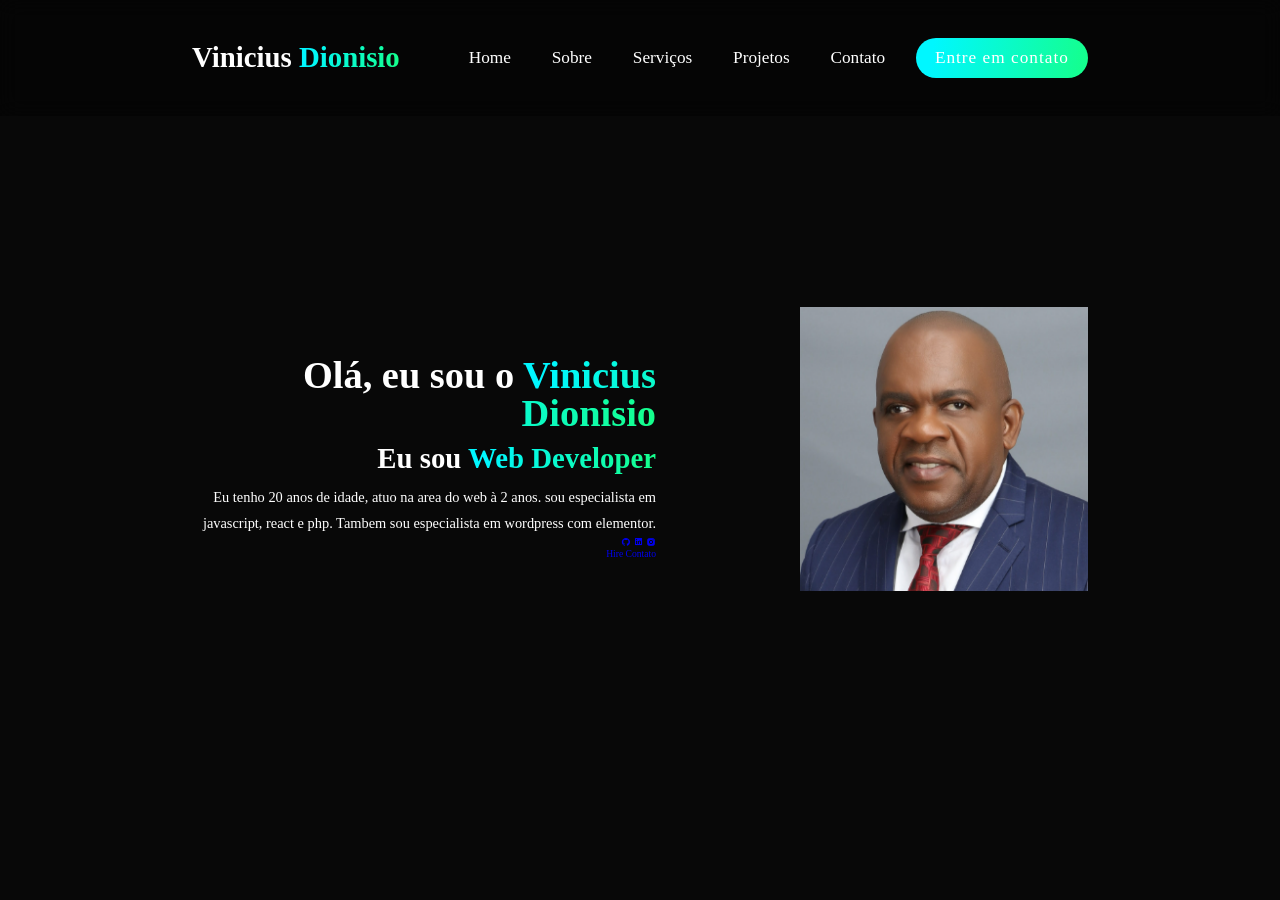
==== Portfolio 1/index.html @ 9f2953a3 "Atualizei o layout e imagem, centralizei o titulo, descrição e imagem para uma melhor visibilidade" ====
<!DOCTYPE html>
<html lang="en">
<head>
    <meta charset="UTF-8">
    <meta name="viewport" content="width=device-width, initial-scale=1.0">
    <title>Vinicius Dionisio Website</title>
    <link rel="stylesheet" href="style.css">
    <link href="https://unpkg.com/boxicons@2.1.4/css/boxicons.min.css" rel="stylesheet">
</head>
<body>
  
    <header class="header">

       <a href="#home" class="logo">
        Vinicius <span>Dionisio</span>
       </a> 

       <i class="bx bx-menu" id="menu-icon"></i>
       
       <nav class="navbar">
           <a href="#home">Home</a>
           <a href="#sobre">Sobre</a>
           <a href="#servicos">Serviços</a>
           <a href="#projetos">Projetos</a>
           <a href="#contato">Contato</a>
    </nav>

    <button class="gradient-btn">Entre em contato</button>
  
    </header>

    <section class="home" id="home">
        <div class="home-content">
            <h1>Olá, eu sou o <span>Vinicius Dionisio</span></h1>
            <h3>
                Eu sou <span>Web Developer</span>
            </h3>
            <p> Eu tenho 20 anos de idade, atuo na area do web à 2 anos.
                sou especialista em javascript, react e php. Tambem sou especialista
                em wordpress com elementor. </p>

                <div class="social-icons">
                    <a href="#">
                        <i class="bx bxl-github"></i>
                    </a>

                     <a href="#">
                        <i class="bx bxl-linkedin-square"></i>
                    </a>

                     <a href="#">
                        <i class="bx bxl-instagram-alt"></i>
                    </a>
                </div>

                <div class="btn-group">
                    <a href="#" class="btn">Hire</a>
                    <a href="#contato" class="btn">Contato</a>
                </div>
        </div>

        <div class="home-img">
            <img src="img/Captura de tela 2026-02-22 190140.png" alt="">
        </div>
    </section>
    
    <script src="script.js"></script>
</body>
</html>
---- Portfolio 1/style.css ----
* {
    margin: 0;
    padding: 0;
    box-sizing: border-box;
    text-decoration: none;
    scroll-behavior: smooth;
    font-family: "Poppins";
}
:root {
    --bg-color: #080808;
    --second-bg-color: #101010;
    --text-color: white;
    --main-color: #00f7ff;
}
html {
    font-size: 60%;
    overflow: hidden;
}
body{
    background: var(--bg-color);
    color: var(--text-color);
}
.header{
    position: fixed;
    width: 100%;
    top: 0;
    left: 0;
    padding: 4rem 15%;
    background: rgba(0, 0, 0, 0.3);
    backdrop-filter: blur(10px);
    display: flex;
    justify-content: space-between;
    align-items: center;
    z-index: 1000;
}
#menu-icon{
    font-size: 3.5rem;
    color:var(--main-color);
    display: none;
}
.logo{
    font-size: 3rem;
    color: var(--text-color);
    font-weight: 800;
    cursor: pointer;
    transition: 0.3s ease-in-out;
}
.logo:hover{
    transform: scale(1.1);
}
span{
    background: linear-gradient(
        100deg,
        #00f7ff 10%,
        #15ff8a 100%
    );
    background-clip: text;
    color: transparent;
}
.navbar a{
    font-size: 1.8rem;
    color: var(--text-color);
    margin-left: 4rem;
    font-weight: 500;
    transition: 0.3 ease-in-out;
    border-bottom: 3px solid transparent;

}
.navbar a:hover{
    color: var(--main-color);
    border-bottom: 3px solid var(--main-color);
}
.gradient-btn{
    font-size: 1.8rem;
    padding: 1rem 2rem;
    border-radius: 3rem;
    background: linear-gradient(
        100deg,
        #00f7ff 10%,
        #15ff8a 100%
    );
    letter-spacing: 1px;
    cursor: pointer;
    color: white;
    border: none;
    text-wrap: nowrap;
}
.gradient-btn:hover{
    transform: scale(1.05);
}

section{
    min-height: 100vh;
    padding: 10rem 15%;
}
.home{
    display: flex;
    align-items: center;
    justify-content: center;
    gap: 15rem;
}
.home-content{
    display: flex;
    flex-direction: column;
    align-items: flex-end;
    text-align: right;
}
.home-content h1{
    font-size: 4rem;
    font-weight: 700;
    margin-top: 1.5rem;
    line-height: 1;
}
.home-content h3{
    margin: 1rem 0;
    font-size: 3rem;
}
.home-content p{
    font-size: 1.5rem;
    font-weight: 500;
    line-height: 1.8;
}
.home-img img{
    width: 32vh;
    
}
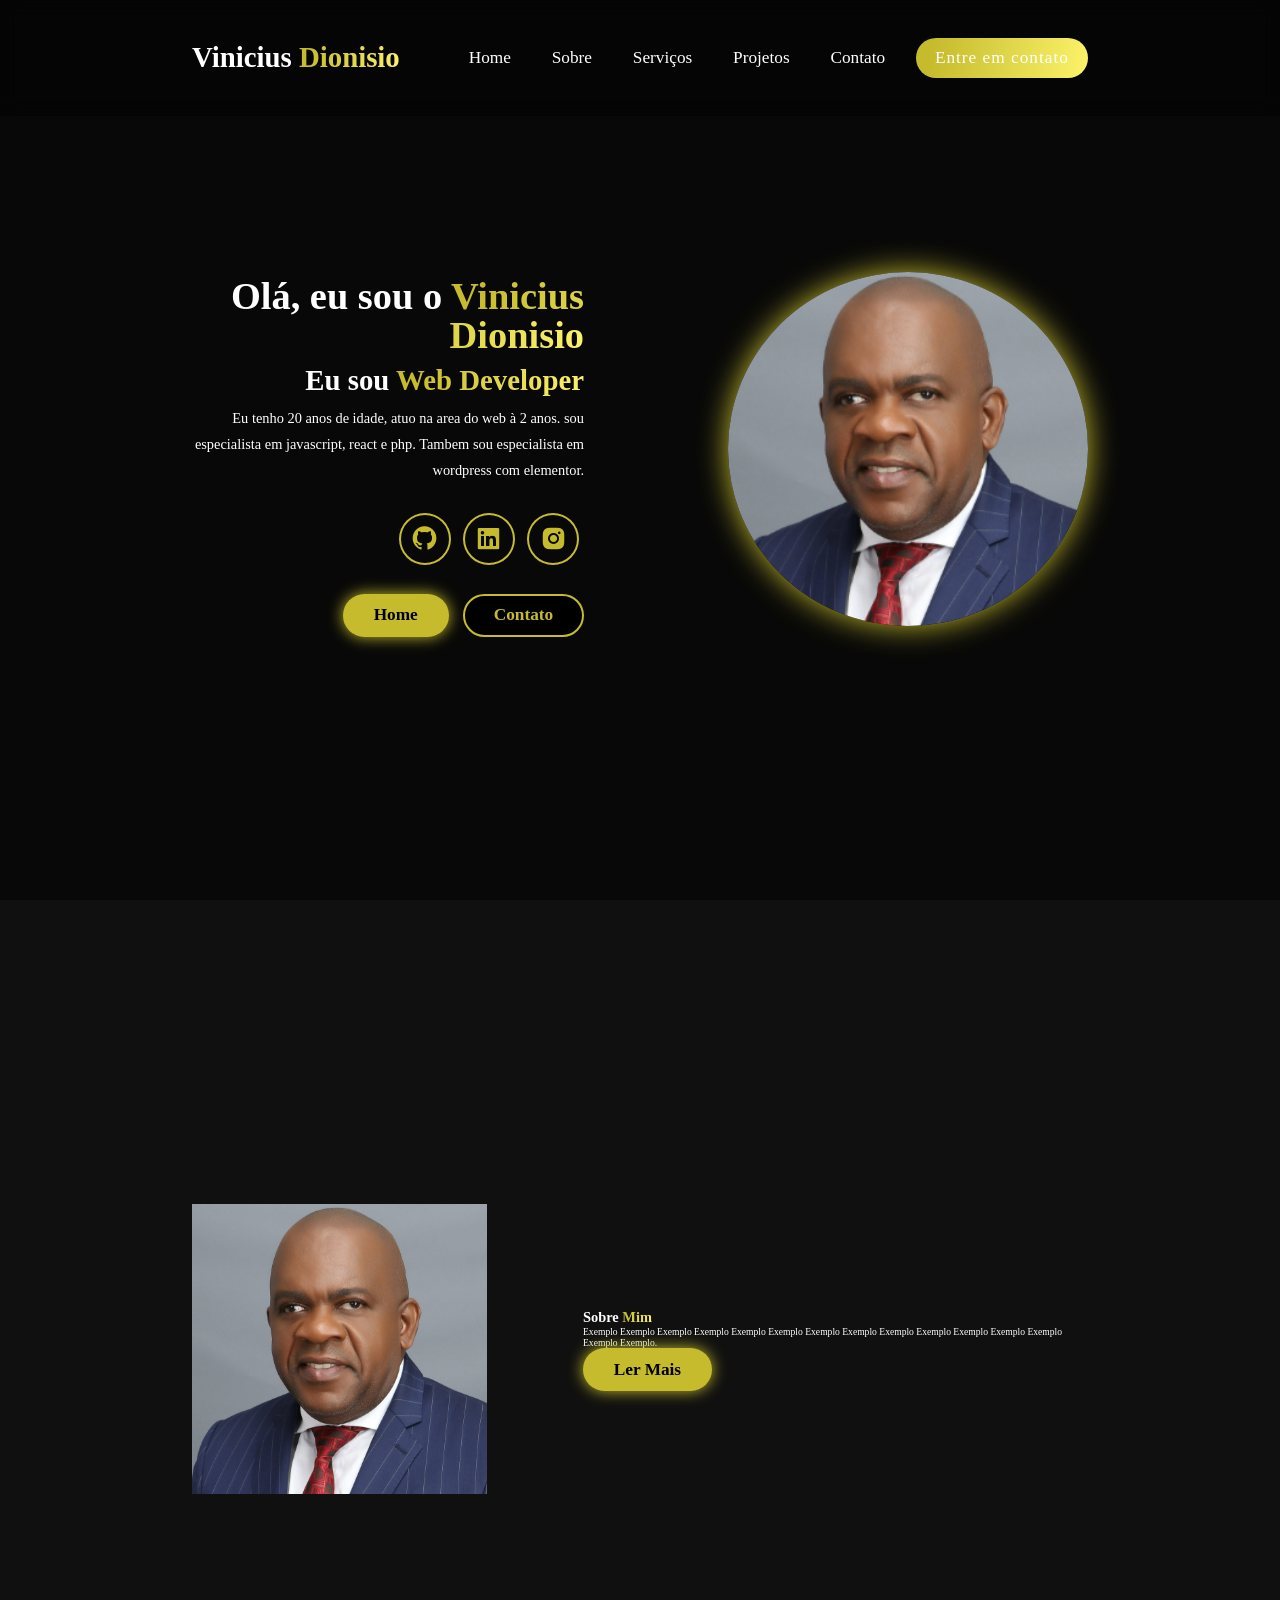
==== commit 562d1502: "Atualização, fiz algumas melhorias nas cores, hover dos botões e criei a pagina de sobre mim." ====
--- a/Portfolio 1/index.html
+++ b/Portfolio 1/index.html
@@ -54,7 +54,7 @@
                 </div>
 
                 <div class="btn-group">
-                    <a href="#" class="btn">Hire</a>
+                    <a href="#" class="btn">Home</a>
                     <a href="#contato" class="btn">Contato</a>
                 </div>
         </div>
@@ -63,6 +63,21 @@
             <img src="img/Captura de tela 2026-02-22 190140.png" alt="">
         </div>
     </section>
+
+    <section class="sobre" id="sobre">
+
+        <div class="about-img">
+            <img src="img/Captura de tela 2026-02-22 190140.png" alt="">
+        </div>
+
+        <div class="sobre-content">
+            <h2>Sobre <span>Mim</span></h2>
+            <p>Exemplo Exemplo Exemplo Exemplo Exemplo 
+                Exemplo Exemplo Exemplo Exemplo Exemplo 
+                Exemplo Exemplo Exemplo Exemplo Exemplo.</p>
+                <a href="#" class="btn">Ler Mais</a>
+        </div>
+    </section>
     
     <script src="script.js"></script>
 </body>
--- a/Portfolio 1/style.css
+++ b/Portfolio 1/style.css
@@ -10,7 +10,7 @@
     --bg-color: #080808;
     --second-bg-color: #101010;
     --text-color: white;
-    --main-color: #00f7ff;
+    --main-color: #c5bb2c;
 }
 html {
     font-size: 60%;
@@ -51,8 +51,8 @@
 span{
     background: linear-gradient(
         100deg,
-        #00f7ff 10%,
-        #15ff8a 100%
+        #c5bb2c 10%,
+        #fdf36a 100%
     );
     background-clip: text;
     color: transparent;
@@ -76,8 +76,8 @@
     border-radius: 3rem;
     background: linear-gradient(
         100deg,
-        #00f7ff 10%,
-        #15ff8a 100%
+        #c5bb2c 10%,
+        #fdf36a
     );
     letter-spacing: 1px;
     cursor: pointer;
@@ -86,7 +86,7 @@
     text-wrap: nowrap;
 }
 .gradient-btn:hover{
-    transform: scale(1.05);
+    transform: scale(1.10);
 }
 
 section{
@@ -121,6 +121,73 @@
     line-height: 1.8;
 }
 .home-img img{
-    width: 32vh;
-    
+    width: 40vh;
+    border-radius: 50%;
+    box-shadow: 0 0 30px var(--main-color);
+    transition: 0.4s ease-in-out;
+}
+.home-img img:hover{
+    box-shadow: 0 0 30px var(--main-color),
+                0 0 35px var(--main-color),
+                0 0 45px var(--main-color);
+}
+.social-icons a{
+    display: inline-flex;
+    justify-content: center;
+    align-items: center;
+    font-size: 3rem;
+    padding: 1rem;
+    background: transparent;
+    border: 2px solid var(--main-color);
+    border-radius: 50%;
+    color: var(--main-color);
+    margin: 3rem 0.5rem;
+    transition: 0.3s ease-in-out;
+}
+.social-icons a:hover{
+    color: var(--text-color);
+    background-color: var(--main-color);
+    transform: scale(1.2)translateY(-2px);
+    box-shadow: 0 0 10px var(--main-color);
+}
+.btn-group{
+    display: flex;
+    gap: 1.5rem;
+}
+.btn{
+    display: inline-block;
+    padding: 1rem 3rem;
+    background-color: var(--main-color);
+    box-shadow: 0 0 15px var(--main-color);
+    border-radius: 3rem;
+    font-size: 1.8rem;
+    color: black;
+    border: 2px solid transparent;
+    font-weight: 600;
+    transition: 0.3s ease-in-out;
+}
+.btn:hover{
+    transform: scale(1.05);
+    box-shadow: 0 0 15px var(--main-color),
+                0 0 25px var(--main-color);
+}
+
+.btn-group a:nth-of-type(2){
+    background-color: black;
+    color: var(--main-color);
+    border: 2px solid var(--main-color);
+    box-shadow: 0 0 25px transparent;
+}
+.btn-group a:nth-of-type(2):hover{
+    box-shadow: 0 0 25px var(--main-color);
+    background-color: var(--main-color);
+    color: black;
+}
+
+.sobre{
+    display: flex;
+    justify-content: center;
+    align-items: center;
+    gap: 10rem;
+    background: var(--second-bg-color);
 }
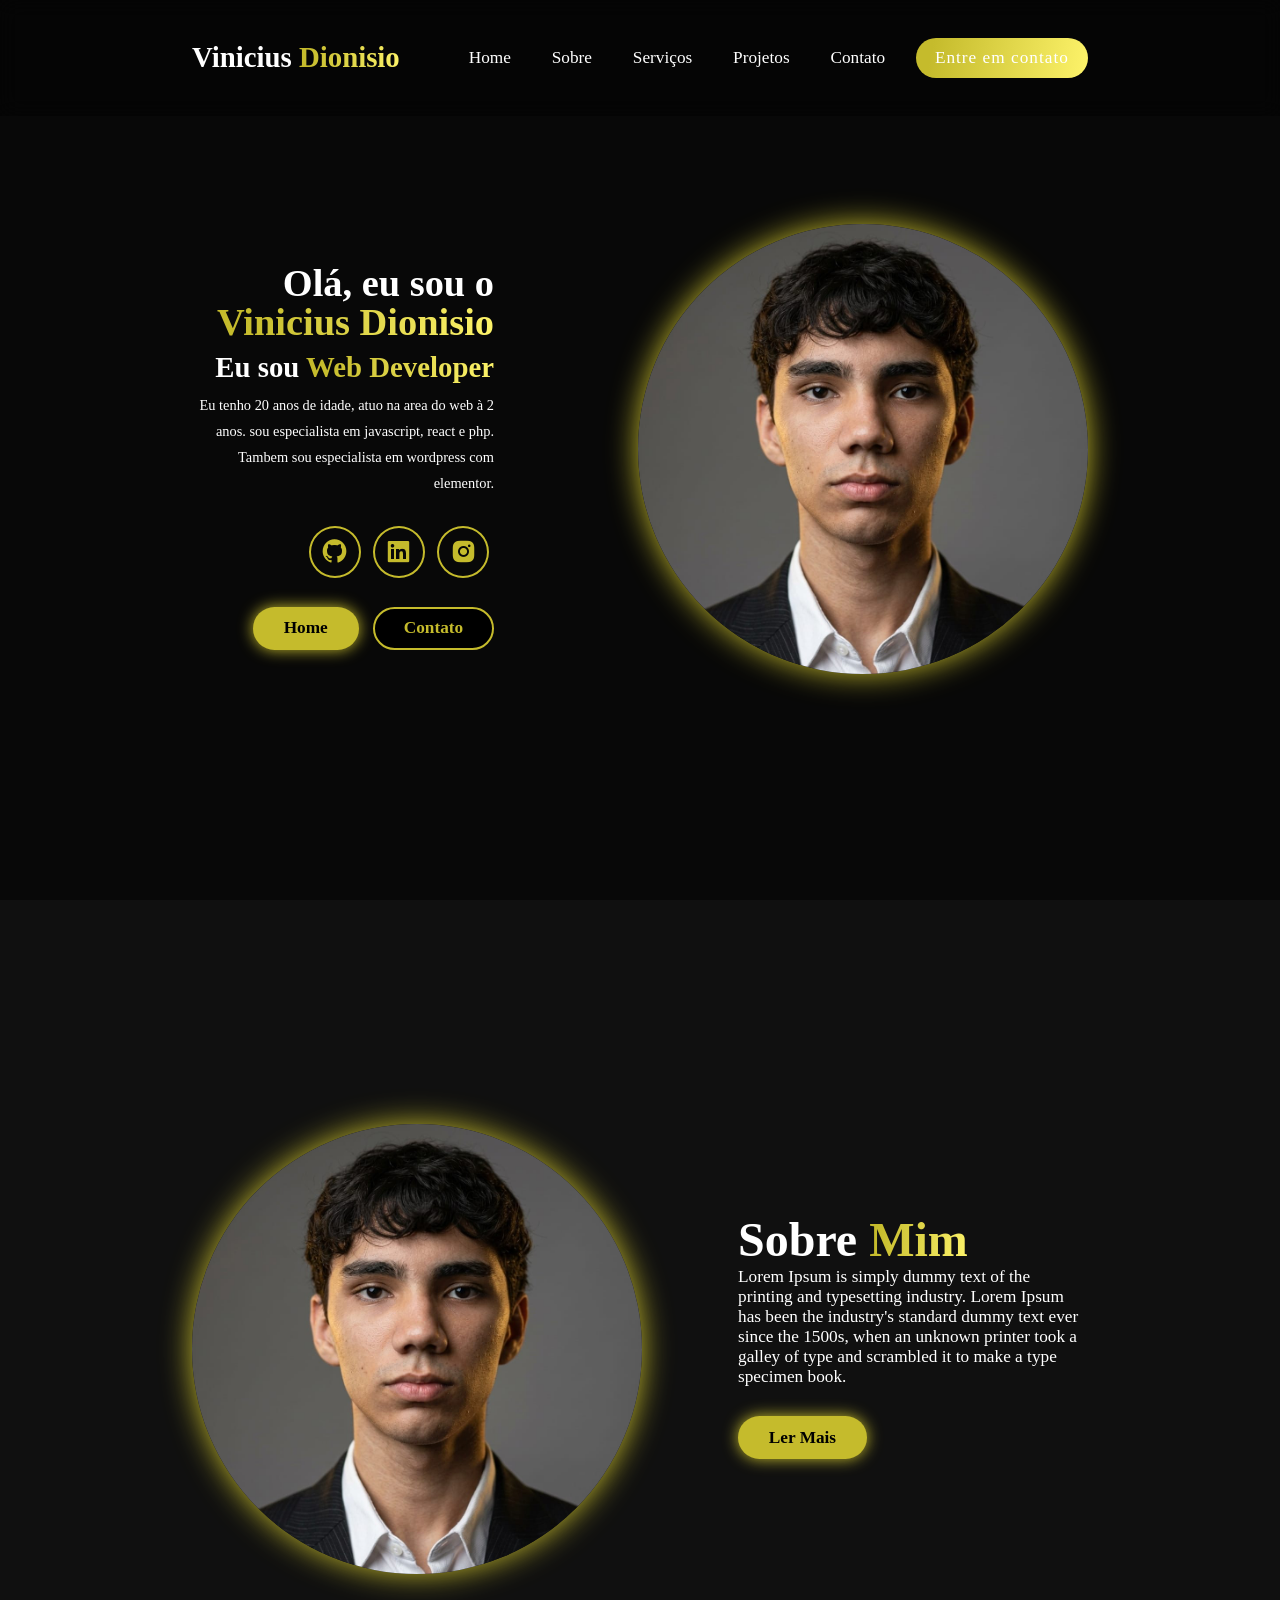
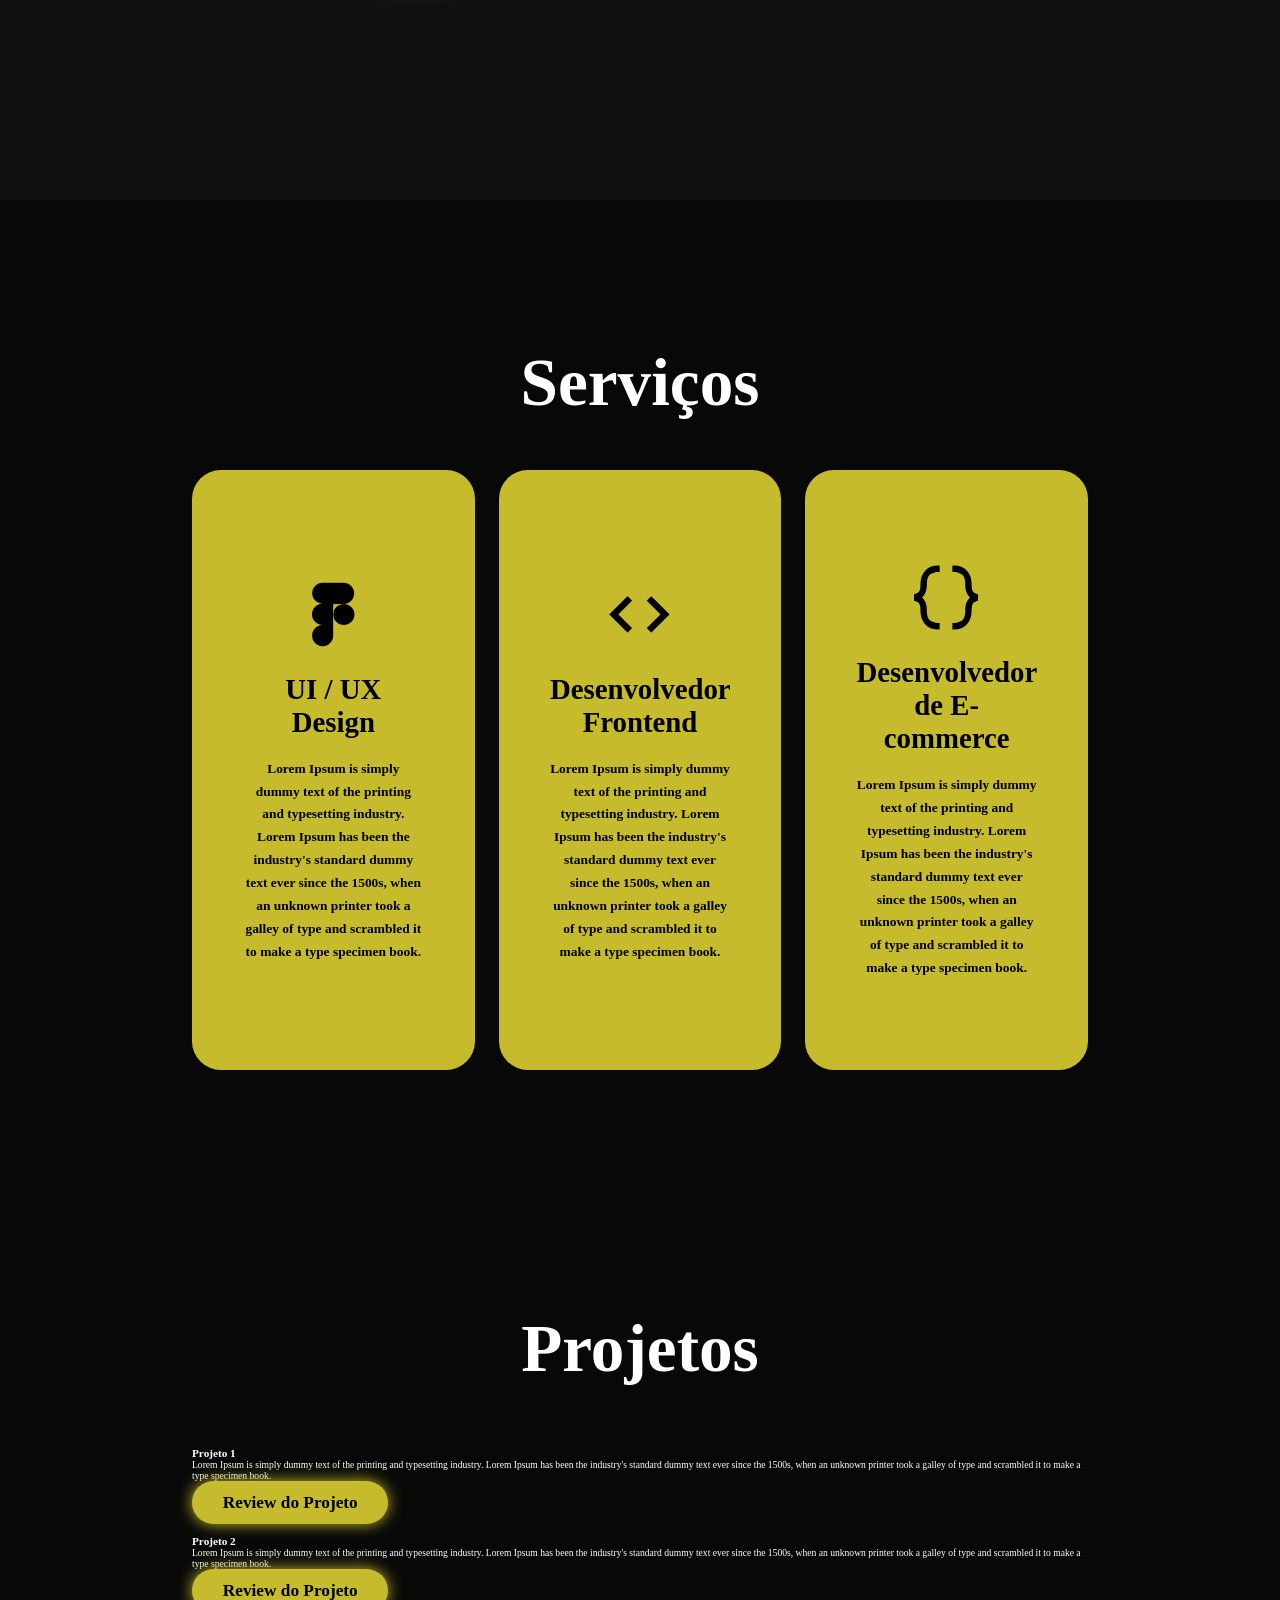
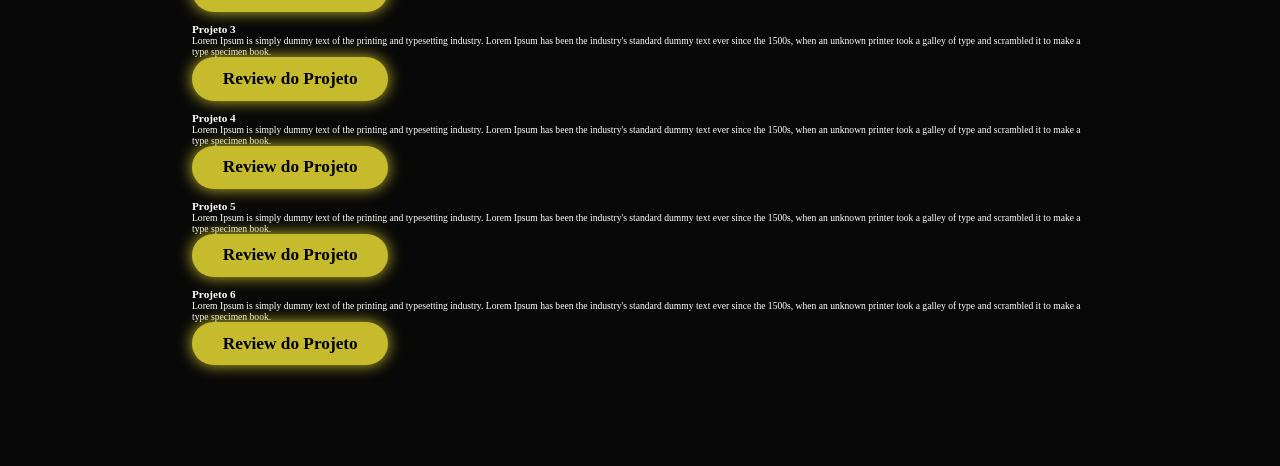
==== commit ca53767d: "atualização" ====
--- a/Portfolio 1/index.html
+++ b/Portfolio 1/index.html
@@ -60,22 +60,113 @@
         </div>
 
         <div class="home-img">
-            <img src="img/Captura de tela 2026-02-22 190140.png" alt="">
+            <img src="img/WhatsApp Image 2026-03-06 at 09.44.58.jpeg" alt="">
         </div>
     </section>
 
     <section class="sobre" id="sobre">
 
         <div class="about-img">
-            <img src="img/Captura de tela 2026-02-22 190140.png" alt="">
+            <img src="img/WhatsApp Image 2026-03-06 at 09.44.58.jpeg" alt="">
         </div>
 
         <div class="sobre-content">
             <h2>Sobre <span>Mim</span></h2>
-            <p>Exemplo Exemplo Exemplo Exemplo Exemplo 
-                Exemplo Exemplo Exemplo Exemplo Exemplo 
-                Exemplo Exemplo Exemplo Exemplo Exemplo.</p>
+            <p>Lorem Ipsum is simply dummy text of the printing and typesetting industry. Lorem Ipsum has been the industry's standard dummy text ever since the 1500s, when an unknown printer took a galley of type and scrambled it to make a type specimen book. </p>
                 <a href="#" class="btn">Ler Mais</a>
+        </div>
+    </section>
+
+    <section class="servicos" id="servicos">
+
+        <h2 class="heading">Serviços</h2>
+
+        <div class="servicos-container">
+            <div class="servico-box">
+                <div class="servico-info">
+                    <i class="bx bxl-figma"></i>
+                    <h4>UI / UX Design</h4>
+                    <p>Lorem Ipsum is simply dummy text of the printing and typesetting industry. Lorem Ipsum has been the industry's standard dummy text ever since the 1500s, when an unknown printer took a galley of type and scrambled it to make a type specimen book. </p>
+                </div>
+            </div>
+
+            <div class="servico-box">
+                <div class="servico-info">
+                    <i class="bx bx-code"></i>
+                    <h4>Desenvolvedor Frontend</h4>
+                    <p>Lorem Ipsum is simply dummy text of the printing and typesetting industry. Lorem Ipsum has been the industry's standard dummy text ever since the 1500s, when an unknown printer took a galley of type and scrambled it to make a type specimen book. </p>
+                </div>
+            </div>
+
+            <div class="servico-box">
+                <div class="servico-info">
+                    <i class="bx bx-code-curly"></i>
+                    <h4>Desenvolvedor de E-commerce</h4>
+                    <p>Lorem Ipsum is simply dummy text of the printing and typesetting industry. Lorem Ipsum has been the industry's standard dummy text ever since the 1500s, when an unknown printer took a galley of type and scrambled it to make a type specimen book. </p>
+                </div>
+            </div>
+        </div>
+    </section>
+
+    <section class="projetos" id="projetos">
+
+        <h2 class="heading">Projetos</h2>
+
+        <div class="projetos-box">
+
+            <div class="projeto-card">
+                <img src="img/Banana.png" alt="">
+
+                <h3>Projeto 1</h3>
+                
+                <p>Lorem Ipsum is simply dummy text of the printing and typesetting industry. Lorem Ipsum has been the industry's standard dummy text ever since the 1500s, when an unknown printer took a galley of type and scrambled it to make a type specimen book. </p>
+                <div class="btn">Review do Projeto</div>
+            </div>
+
+            <div class="projeto-card">
+                <img src="img/Banana.png" alt="">
+
+                <h3>Projeto 2</h3>
+
+                <p>Lorem Ipsum is simply dummy text of the printing and typesetting industry. Lorem Ipsum has been the industry's standard dummy text ever since the 1500s, when an unknown printer took a galley of type and scrambled it to make a type specimen book. </p>
+                <div class="btn">Review do Projeto</div>
+            </div>
+
+            <div class="projeto-card">
+                <img src="img/Banana.png" alt="">
+
+                <h3>Projeto 3</h3>
+
+                <p>Lorem Ipsum is simply dummy text of the printing and typesetting industry. Lorem Ipsum has been the industry's standard dummy text ever since the 1500s, when an unknown printer took a galley of type and scrambled it to make a type specimen book. </p>
+                <div class="btn">Review do Projeto</div>
+            </div>
+
+            <div class="projeto-card">
+                <img src="img/Banana.png" alt="">
+
+                <h3>Projeto 4</h3>
+
+                <p>Lorem Ipsum is simply dummy text of the printing and typesetting industry. Lorem Ipsum has been the industry's standard dummy text ever since the 1500s, when an unknown printer took a galley of type and scrambled it to make a type specimen book. </p>
+                <div class="btn">Review do Projeto</div>
+            </div>
+
+            <div class="projeto-card">
+                <img src="img/Banana.png" alt="">
+
+                <h3>Projeto 5</h3>
+
+                <p>Lorem Ipsum is simply dummy text of the printing and typesetting industry. Lorem Ipsum has been the industry's standard dummy text ever since the 1500s, when an unknown printer took a galley of type and scrambled it to make a type specimen book. </p>
+                <div class="btn">Review do Projeto</div>
+            </div>
+
+            <div class="projeto-card">
+                <img src="img/Banana.png" alt="">
+
+                <h3>Projeto 6</h3>
+
+                <p>Lorem Ipsum is simply dummy text of the printing and typesetting industry. Lorem Ipsum has been the industry's standard dummy text ever since the 1500s, when an unknown printer took a galley of type and scrambled it to make a type specimen book. </p>
+                <div class="btn">Review do Projeto</div>
+            </div>
         </div>
     </section>
     
--- a/Portfolio 1/style.css
+++ b/Portfolio 1/style.css
@@ -14,9 +14,10 @@
 }
 html {
     font-size: 60%;
-    overflow: hidden;
+    overflow-x: hidden;
 }
 body{
+    height: 200vh;
     background: var(--bg-color);
     color: var(--text-color);
 }
@@ -121,7 +122,7 @@
     line-height: 1.8;
 }
 .home-img img{
-    width: 40vh;
+    width: 50vh;
     border-radius: 50%;
     box-shadow: 0 0 30px var(--main-color);
     transition: 0.4s ease-in-out;
@@ -190,4 +191,92 @@
     align-items: center;
     gap: 10rem;
     background: var(--second-bg-color);
+}
+.about-img img{
+    width: 50vh;
+    border-radius: 50%;
+    box-shadow: 0 0 30px var(--main-color);
+    transition: 0.4s ease-in-out;
+}
+.about-img img:hover{
+    box-shadow: 0 0 30px var(--main-color),
+                0 0 35px var(--main-color),
+                0 0 45px var(--main-color);
+}
+.sobre-content h2{
+    font-size: 5rem;
+    text-align: left;
+}
+.sobre-content p{
+    font-size: 1.8rem;
+}
+.sobre-content .btn{
+    margin: 3rem 0;
+}
+
+::-webkit-scrollbar{
+    width: 20px;
+}
+
+::-webkit-scrollbar-thumb{
+    background-color: var(--main-color);
+}
+
+::-webkit-scrollbar-track{
+    background-color: var(--bg-color);
+}
+
+.heading{
+    text-align: center;
+    font-size: 7rem;
+    margin: 5rem 0;
+}
+.servicos{
+    background-color: var(--bg-color);
+    color: black;
+}
+.servicos h2{
+    color: var(--text-color);
+}
+.servicos-container{
+    display: grid;
+    grid-template-columns: repeat(auto-fit, minmax(280px, 1fr));
+    gap: 2.5rem;
+}
+.servico-box{
+    display: flex;
+    justify-content: center;
+    align-items: center;
+    background-color: var(--main-color);
+    height: 600px;
+    border-radius: 3rem;
+    cursor: pointer;
+    border: 5px solid transparent;
+    transition: 0.4s ease-in-out;
+}
+.servico-box:hover{
+    background: var(--second-bg-color);
+    color: var(--main-color);
+    border: 5px solid var(--main-color);
+}
+.servico-info{
+    display: flex;
+    flex-direction: column;
+    text-align: center;
+    justify-content: center;
+    align-items: center;
+    padding: 5rem;
+}
+.servico-info h4{
+    font-size: 3rem;
+    margin: 2rem 0;
+    font-weight: 800;
+}
+.servico-info p{
+    font-size: 1.4rem;
+    font-weight: 600;
+    line-height: 1.7;
+}
+.servico-info i{
+    font-size: 8rem;
 }
